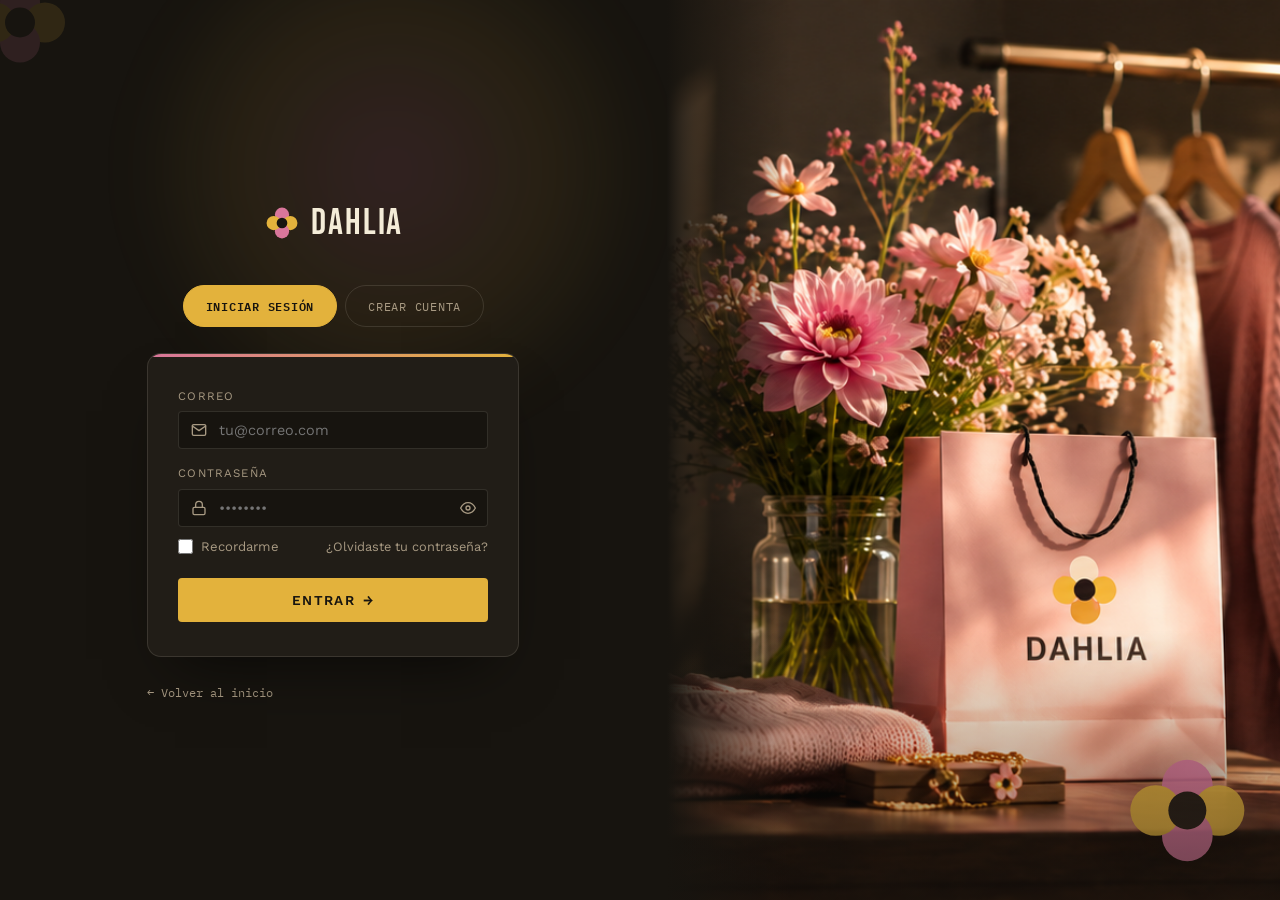
==== admin.html @ 5c941845 "Parte administrativa" ====
<!DOCTYPE html>
<html lang="es">
<head>
<meta charset="UTF-8">
<meta name="viewport" content="width=device-width, initial-scale=1.0">
<title>Dahlia — Panel de administrador</title>
<link rel="preconnect" href="https://fonts.googleapis.com">
<link rel="preconnect" href="https://fonts.gstatic.com" crossorigin>
<link href="https://fonts.googleapis.com/css2?family=Bebas+Neue&family=Work+Sans:wght@400;500;600&family=IBM+Plex+Mono:wght@500&display=swap" rel="stylesheet">
<link rel="stylesheet" href="style.css">
</head>
<body>

  <header class="admin-topbar">
    <a href="inicio.html#inicio" class="logo"><svg class="logo-flower" width="16" height="16" viewBox="0 0 32 32" fill="none" xmlns="http://www.w3.org/2000/svg" aria-hidden="true"><circle cx="16" cy="9" r="6" fill="var(--dahlia)"/><circle cx="23" cy="16" r="6" fill="var(--gold)"/><circle cx="16" cy="23" r="6" fill="var(--dahlia)"/><circle cx="9" cy="16" r="6" fill="var(--gold)"/><circle cx="16" cy="16" r="4.5" fill="var(--bg)"/></svg>DAHLIA</a>
    <span class="admin-topbar-tag">Panel de administrador</span>
    <div class="admin-topbar-actions">
      <a href="inicio.html#inicio" class="btn btn-ghost btn-sm">Ver tienda</a>
      <button type="button" class="btn btn-ghost btn-sm" id="adminLogoutBtn">Cerrar sesión</button>
    </div>
  </header>

  <div class="admin-layout">
    <aside class="admin-sidebar">
      <nav class="admin-nav" id="adminNav">
        <button type="button" class="admin-nav-link active" data-view="resumen">Resumen</button>
        <button type="button" class="admin-nav-link" data-view="productos">Productos</button>
        <button type="button" class="admin-nav-link" data-view="pedidos">Pedidos</button>
        <button type="button" class="admin-nav-link" data-view="promociones">Promociones</button>
      </nav>
    </aside>

    <main class="admin-main">

      <section class="admin-view active" id="view-resumen">
        <h1>Resumen</h1>
        <div class="admin-stats" id="adminStats"></div>
      </section>

      <section class="admin-view" id="view-productos">
        <div class="admin-view-head">
          <h1>Productos</h1>
          <button type="button" class="btn btn-primary" id="btnAddProduct">+ Agregar producto</button>
        </div>
        <div class="admin-table-wrap">
          <table class="admin-table">
            <thead>
              <tr><th></th><th>Nombre</th><th>SKU</th><th>Categoría</th><th>Precio</th><th>Etiquetas</th><th></th></tr>
            </thead>
            <tbody id="adminProductsBody"></tbody>
          </table>
        </div>
      </section>

      <section class="admin-view" id="view-pedidos">
        <h1>Pedidos</h1>
        <p class="admin-hint">Vista simulada: todavía no hay checkout real, así que estos pedidos son de ejemplo.</p>
        <div class="admin-table-wrap">
          <table class="admin-table">
            <thead><tr><th>Pedido</th><th>Cliente</th><th>Productos</th><th>Total</th><th>Estado</th></tr></thead>
            <tbody id="adminOrdersBody"></tbody>
          </table>
        </div>
      </section>

      <section class="admin-view" id="view-promociones">
        <div class="admin-view-head">
          <h1>Promociones</h1>
          <button type="button" class="btn btn-primary" id="btnAddPromo">+ Agregar promoción</button>
        </div>
        <p class="admin-hint">Elige un producto, el porcentaje y la vigencia. También puedes marcar "Oferta" desde la sección Productos.</p>
        <p class="admin-hint" id="adminPromosEmpty" hidden>Todavía no tienes ninguna promoción configurada.</p>
        <div class="admin-table-wrap">
          <table class="admin-table">
            <thead><tr><th></th><th>Producto</th><th>Precio normal</th><th>% Descuento</th><th>Precio de oferta</th><th>Vigencia</th><th>Estado</th><th></th></tr></thead>
            <tbody id="adminPromosBody"></tbody>
          </table>
        </div>
      </section>

    </main>
  </div>

  <script src="auth.js"></script>
  <script src="products.js"></script>
  <script src="admin.js"></script>
</body>
</html>
---- style.css ----
:root{
  --bg: #17140f;
  --surface: #211d17;
  --surface-alt: #2a251d;
  --ivory: #f4ecd8;
  --muted: #a89a83;
  --gold: #e3b23c;
  --brick: #c1443c;
  --dahlia: #d9769b;
  --dahlia-deep: #7a2f4d;
  --sage: #7c8a63;
  --display: 'Bebas Neue', sans-serif;
  --body-font: 'Work Sans', sans-serif;
  --mono: 'IBM Plex Mono', monospace;
  --border: 1px solid rgba(244,236,216,0.12);
}

*{ box-sizing: border-box; margin:0; padding:0; }
html{ scroll-behavior: smooth; scroll-padding-top: 76px; }
body{
  background: var(--bg);
  color: var(--ivory);
  font-family: var(--body-font);
  line-height: 1.5;
  overflow-x: hidden;
}
img, svg{ display:block; max-width:100%; }
a{ color:inherit; text-decoration:none; }
ul{ list-style:none; }
button{ font-family:inherit; cursor:pointer; }

.wrap{ max-width: 1200px; margin: 0 auto; padding: 0 24px; }

/* ---------- Header ---------- */
.site-header{
  position: sticky; top:0; z-index: 50;
  background: rgba(23,20,15,0.92);
  backdrop-filter: blur(8px);
  border-bottom: var(--border);
}
.site-header .wrap{
  display:flex; align-items:center; justify-content:space-between;
  height: 76px;
}
.logo{
  font-family: var(--display);
  font-size: 1.9rem;
  letter-spacing: 0.04em;
  display:flex; align-items:center; gap:8px;
}
.logo .logo-flower{ flex-shrink:0; }

.nav-links{ display:flex; gap:28px; }
.nav-links a{
  font-size: 0.85rem;
  letter-spacing: 0.12em;
  text-transform: uppercase;
  color: var(--muted);
  transition: color .2s;
  position: relative;
}
.nav-links a:hover, .nav-links a:focus-visible{ color: var(--ivory); }
.nav-links a::after{
  content:''; position:absolute; left:0; bottom:-6px; width:0; height:1px;
  background: var(--gold); transition: width .2s;
}
.nav-links a:hover::after{ width:100%; }

.header-actions{ display:flex; align-items:center; gap:10px; }
.icon-btn{
  position: relative;
  display:flex; align-items:center; justify-content:center;
  width: 40px; height: 40px;
  background:none; border: var(--border); color: var(--ivory);
  border-radius: 50%;
  transition: border-color .2s, color .2s;
}
.icon-btn svg{ width: 18px; height: 18px; }
.icon-btn:hover{ border-color: var(--gold); color: var(--gold); }
.icon-btn.is-authenticated::after{
  content:'';
  position:absolute; top:2px; right:2px;
  width:8px; height:8px; border-radius:50%;
  background: var(--gold);
  border: 2px solid var(--bg);
}
.cart-btn{ gap: 0; }
.cart-count{
  position: absolute;
  bottom: -4px; right: -4px;
  min-width: 17px; height: 17px;
  padding: 0 3px;
  display:flex; align-items:center; justify-content:center;
  background: var(--gold);
  color: var(--bg);
  font-family: var(--mono);
  font-size: 0.62rem;
  font-weight: 600;
  border-radius: 999px;
  border: 2px solid var(--bg);
}

.menu-toggle{
  display:none; flex-direction:column; gap:5px; background:none; border:none;
}
.menu-toggle span{ width:24px; height:2px; background: var(--ivory); }

/* ---------- Marquee strip ---------- */
.marquee{
  border-bottom: var(--border);
  background: var(--surface);
  overflow:hidden;
  white-space: nowrap;
  padding: 10px 0;
}
.marquee-track{
  display:inline-flex;
  animation: scroll 22s linear infinite;
}
.marquee-track span{
  font-family: var(--mono);
  font-size: 0.75rem;
  letter-spacing: 0.18em;
  color: var(--muted);
  padding: 0 24px;
  text-transform: uppercase;
}
.marquee-track span::after{ content:'•'; margin-left:24px; color: var(--gold); }
@keyframes scroll{
  from{ transform: translateX(0); }
  to{ transform: translateX(-25%); }
}

/* ---------- Hero ---------- */
.hero{
  padding: 90px 0 100px;
  position: relative;
  overflow: hidden;
  background:
    radial-gradient(ellipse 60% 55% at 50% 15%, rgba(217,118,155,0.12), transparent 70%),
    var(--bg);
}
.hero::before{
  content:'';
  position:absolute; inset:0;
  background-image: url('img/pattern-flower.png');
  background-repeat: repeat;
  opacity: 0.22;
  pointer-events: none;
}
.hero .wrap{
  max-width: 640px;
  text-align: center;
  position: relative;
  z-index: 1;
}
.hero .wrap > div{
  margin: 0 auto;
}
.hero--split{
  padding: 0;
  min-height: calc(100vh - 120px);
  display: flex;
  align-items: center;
}
.hero--split .wrap{
  max-width: 1180px;
  height: clamp(460px, calc(100vh - 220px), 640px);
  display: grid;
  grid-template-columns: 1fr 0.9fr;
  align-items: stretch;
  gap: 48px;
  text-align: left;
}
.hero--split .wrap > div:first-child{
  margin: 0;
  display: flex;
  flex-direction: column;
  justify-content: center;
}
.hero--split .hero-ctas{ justify-content: flex-start; }
.hero--split p{ margin-left: 0; margin-right: 0; }
.hero-visual{
  position: relative;
  border-radius: 18px;
  overflow: hidden;
  height: 100%;
}
.hero-photo{
  width: 100%;
  height: 100%;
  object-fit: cover;
  display: block;
}
.hero-ctas{ justify-content: center; }
.hero p{ margin-left:auto; margin-right:auto; }
.eyebrow{
  font-family: var(--mono);
  font-size: 0.75rem;
  letter-spacing: 0.2em;
  color: var(--gold);
  text-transform: uppercase;
  margin-bottom: 18px;
  display:inline-block;
}
.urgency-badge{
  display:inline-flex;
  align-items:center;
  gap:6px;
  font-family: var(--mono);
  font-size: 0.7rem;
  letter-spacing: 0.08em;
  text-transform: uppercase;
  color: var(--dahlia);
  border: 1px solid rgba(217,118,155,0.4);
  background: rgba(217,118,155,0.08);
  padding: 6px 14px;
  border-radius: 999px;
  margin-bottom: 16px;
}
.hero h1{
  font-family: var(--display);
  font-size: clamp(3rem, 6vw, 5.2rem);
  line-height: 0.95;
  letter-spacing: 0.01em;
  color: var(--ivory);
  margin-bottom: 24px;
}
.hero h1 em{
  font-style:normal;
  color: var(--dahlia);
}
.hero p{
  color: var(--muted);
  font-size: 1.05rem;
  max-width: 420px;
  margin-bottom: 34px;
}
.hero-ctas{ display:flex; gap:16px; flex-wrap:wrap; }
.btn{
  display:inline-block;
  padding: 14px 28px;
  font-size: 0.85rem;
  letter-spacing: 0.1em;
  text-transform: uppercase;
  border-radius: 4px;
  transition: transform .15s, background .2s, color .2s;
  border: none;
}
.btn-primary{ background: var(--gold); color: var(--bg); font-weight:600; }
.btn-primary:hover{ transform: translateY(-2px); }
.btn-ghost{ border: var(--border); color: var(--ivory); background:none; }
.btn-ghost:hover{ border-color: var(--gold); color: var(--gold); }

/* ---------- Landing (pantalla de bienvenida) ---------- */
.landing{
  min-height: 100vh;
  display:flex;
  align-items:center;
  justify-content:center;
  padding: 60px 24px;
  position: relative;
  overflow: hidden;
}
.landing::before{
  content:'';
  position:absolute;
  top:-12%; left:50%; transform:translateX(-50%);
  width:640px; height:640px;
  background: radial-gradient(circle, rgba(217,118,155,0.18), rgba(227,178,60,0.10) 45%, transparent 70%);
  filter: blur(30px);
  z-index:0;
  pointer-events:none;
}
.landing .wrap{
  max-width: 560px;
  text-align: center;
  position: relative;
  z-index: 1;
}
.landing-logo{
  display:flex; align-items:center; justify-content:center; gap:10px;
  margin-bottom: 30px;
}
.landing-logo span{
  font-family: var(--display);
  font-size: 2rem;
  letter-spacing: 0.05em;
}
.landing h1{
  font-family: var(--display);
  font-size: clamp(2.4rem, 5.5vw, 3.6rem);
  line-height: 1.05;
  margin: 18px 0 20px;
}
.landing h1 em{ font-style:normal; color: var(--dahlia); }
.landing p{
  color: var(--muted);
  font-size: 1rem;
  max-width: 420px;
  margin: 0 auto 30px;
}
.landing-ctas{ justify-content:center; margin-bottom: 6px; }

/* ---------- Landing dividida (hero a dos columnas con ilustración) ---------- */
.landing--split{
  min-height: clamp(560px, 64vh, 640px);
  display: grid;
  grid-template-columns: 0.94fr 1.06fr;
  align-items: stretch;
  padding: 0;
  max-width: none;
}
.landing--split::before{ display: none; }
.landing-content{
  display: flex;
  flex-direction: column;
  justify-content: center;
  align-items: flex-start;
  text-align: left;
  padding: 48px 5vw;
  position: relative;
  z-index: 1;
}
.landing--split .landing-logo{
  justify-content: flex-start;
  margin-bottom: 30px;
  text-decoration: none;
  gap: 14px;
}
.landing--split .landing-logo svg{
  width: 44px;
  height: 44px;
}
.landing--split .landing-logo span{
  font-size: 2.8rem;
  letter-spacing: 0.04em;
}
.landing-badges{
  display: flex;
  align-items: center;
  gap: 16px;
  flex-wrap: wrap;
  margin-bottom: 22px;
}
.landing-badges .eyebrow{ margin-bottom: 0; }
.landing--split h1{
  font-size: clamp(3rem, 5.6vw, 5rem);
  line-height: 0.98;
  margin: 0 0 22px;
}
.landing--split p{
  font-size: 1.12rem;
  max-width: 460px;
  margin: 0 0 34px;
}
.landing--split .landing-ctas{ justify-content: flex-start; }
.landing--split .btn{
  padding: 16px 32px;
  font-size: 0.9rem;
}
.landing-doodle{
  width: 130px;
  margin-top: 36px;
  opacity: 0.8;
}
.landing-visual{
  position: relative;
  min-height: 420px;
  overflow: hidden;
}
.landing-visual::before{
  content: '';
  position: absolute;
  inset: 0;
  background: linear-gradient(90deg, var(--bg) 0%, transparent 18%);
  z-index: 1;
  pointer-events: none;
}
.landing-visual::after{
  content: '';
  position: absolute;
  inset: 0;
  background: linear-gradient(to bottom, transparent 78%, rgba(23,20,15,0.55) 100%);
  z-index: 1;
  pointer-events: none;
}
.landing-photo{
  position: relative;
  z-index: 0;
  width: 100%;
  height: 100%;
  object-fit: cover;
  object-position: 66% 38%;
  display: block;
}

@media (max-width: 900px){
  .landing--split{ height: auto; grid-template-columns: 1fr; }
  .landing-content{
    padding: 56px 24px 20px;
    align-items: center;
    text-align: center;
  }
  .landing--split .landing-logo{ justify-content: center; }
  .landing--split .landing-logo svg{ width: 36px; height: 36px; }
  .landing--split .landing-logo span{ font-size: 2.2rem; }
  .landing--split h1{ font-size: clamp(2.4rem, 8vw, 3.4rem); }
  .landing--split .landing-ctas{ justify-content: center; }
  .landing-doodle{ display: none; }
  .landing-visual{ min-height: 320px; }
}

.login-panel{
  display:none;
  text-align:left;
  margin-top: 28px;
  background: var(--surface);
  border: var(--border);
  border-radius: 10px;
  padding: 26px;
}
.login-panel.open{ display:block; }
.login-field{ margin-bottom: 16px; }
.login-field label{
  display:block;
  font-size: 0.72rem;
  letter-spacing: 0.1em;
  text-transform: uppercase;
  color: var(--muted);
  margin-bottom: 6px;
}
.login-field input{
  width: 100%;
  background: var(--bg);
  border: var(--border);
  color: var(--ivory);
  padding: 10px 12px;
  border-radius: 4px;
  font-size: 0.9rem;
  font-family: var(--body-font);
  transition: border-color .2s, box-shadow .2s;
}
.login-field input:focus{
  outline: none;
  border-color: var(--gold);
  box-shadow: 0 0 0 3px rgba(227,178,60,0.15);
}
.login-submit{ width: 100%; margin-top: 4px; }
.auth-demo-hint{
  margin-top: 14px;
  font-size: 0.78rem;
  color: var(--muted);
  text-align: center;
}
.auth-demo-hint strong{ color: var(--gold); font-weight: 600; }

/* ---------- Franja de beneficios (landing) ---------- */
.benefits{
  border-top: var(--border);
  border-bottom: var(--border);
  background: var(--surface);
  padding: 30px 0;
  position: relative;
  z-index: 2;
}
.benefits .wrap{
  display:flex;
  justify-content:center;
  gap: 44px;
  flex-wrap:wrap;
}
.benefit-item{
  display:flex; align-items:center; gap:10px;
  font-family: var(--mono);
  font-size: 0.76rem;
  letter-spacing:0.05em;
  color: var(--muted);
  text-transform: uppercase;
}
.benefit-item .benefit-icon{ font-size:1.05rem; }

/* ---------- Mensaje flotante (toast) ---------- */
.toast{
  position: fixed;
  left: 50%;
  bottom: 28px;
  transform: translateX(-50%) translateY(16px);
  background: var(--surface-alt);
  border: var(--border);
  color: var(--ivory);
  font-family: var(--mono);
  font-size: 0.82rem;
  padding: 14px 22px;
  border-radius: 8px;
  box-shadow: 0 20px 40px -16px rgba(0,0,0,0.6);
  opacity: 0;
  pointer-events: none;
  transition: opacity .25s ease, transform .25s ease;
  z-index: 999;
  max-width: 90vw;
  text-align: center;
}
.toast.show{
  opacity: 1;
  transform: translateX(-50%) translateY(0);
}

/* ---------- Páginas placeholder (carrito, perfil) ---------- */
.placeholder-section .wrap{
  max-width: 520px;
  text-align: center;
  margin: 0 auto;
}
.placeholder-title{
  font-family: var(--display);
  font-size: clamp(1.8rem, 4vw, 2.6rem);
  margin: 16px 0 14px;
}
.placeholder-text{
  color: var(--muted);
  margin-bottom: 24px;
}
.placeholder-section .btn{ margin-top: 6px; }
#logoutBtn{ margin-top: 10px; }

/* ---------- Secciones del perfil (Mis datos, Mis compras) ---------- */
.profile-sections{
  display: grid;
  grid-template-columns: 1fr 1fr;
  gap: 18px;
  margin: 28px 0;
  text-align: left;
}
.profile-card{
  background: var(--surface);
  border: var(--border);
  border-radius: 10px;
  padding: 20px;
}
.profile-card h4{
  font-size: 0.76rem; letter-spacing: 0.12em; text-transform: uppercase;
  color: var(--muted); margin-bottom: 10px;
}
.profile-card p{ color: var(--ivory); font-size: 0.9rem; }

/* ---------- Errores de validación en formularios ---------- */
.field-invalid{ border-color: var(--brick) !important; }
.field-error{
  display: block;
  color: var(--brick);
  font-family: var(--mono);
  font-size: 0.72rem;
  margin-top: 6px;
}

/* ---------- Section shared ---------- */
.section{ padding: 90px 0; }
.section-head{
  display:flex; justify-content:space-between; align-items:flex-end;
  margin-bottom: 46px; gap: 24px; flex-wrap:wrap;
}
.section-head h2{
  font-family: var(--display);
  font-size: clamp(2rem, 4vw, 2.8rem);
  letter-spacing: 0.02em;
}
.section-head p{ color: var(--muted); max-width: 360px; font-size:0.95rem; }
.stitch{
  border: none;
  border-top: 2px dashed rgba(244,236,216,0.18);
  margin: 0;
}

/* ---------- Categories ---------- */
.cat-grid{
  display:grid;
  grid-template-columns: repeat(4, 1fr);
  gap: 20px;
}
.cat-card{
  position:relative;
  height: 320px;
  border-radius: 10px;
  overflow:hidden;
  border: var(--border);
  display:flex; align-items:flex-end;
  padding: 22px;
  transition: transform .25s;
}
.cat-card:hover{ transform: translateY(-6px); }
.cat-card img{
  position:absolute; inset:0; z-index:0;
  width:100%; height:100%;
  object-fit: cover;
  transition: transform .5s ease;
}
.cat-card:hover img{ transform: scale(1.06); }
.cat-card::before{
  content:''; position:absolute; inset:0; z-index:1;
  background: linear-gradient(180deg, rgba(0,0,0,0) 40%, rgba(0,0,0,0.75) 100%);
}
.cat-card span{
  position:relative; z-index:2;
  font-family: var(--display);
  font-size: 1.5rem;
  letter-spacing: 0.04em;
}
.cat-card small{
  position:relative; z-index:2;
  display:block;
  font-family: var(--mono);
  font-size: 0.7rem;
  color: rgba(244,236,216,0.75);
  margin-top:4px;
}

/* ---------- Products ---------- */
.prod-grid{
  display:grid;
  grid-template-columns: repeat(4, 1fr);
  gap: 24px;
}
.prod-card{ position:relative; }
.prod-image{
  display: block;
  height: 260px;
  border-radius: 10px;
  border: var(--border);
  margin-bottom: 14px;
  position:relative;
  overflow:hidden;
}
.prod-card:nth-child(1) .prod-image{ background: linear-gradient(150deg,#2a251d,#c1443c); }
.prod-card:nth-child(2) .prod-image{ background: linear-gradient(150deg,#22201c,#e3b23c); }
.prod-card:nth-child(3) .prod-image{ background: linear-gradient(150deg,#211d17,#4a5240); }
.prod-card:nth-child(4) .prod-image{ background: linear-gradient(150deg,#231f2b,#7266d1); }
.prod-tag{
  display:flex; align-items:center; justify-content:space-between;
  border-top: 1px dashed rgba(244,236,216,0.25);
  padding-top: 12px;
}
.prod-tag .hole{
  width:10px; height:10px; border-radius:50%;
  border: 1.5px solid var(--muted);
  flex-shrink:0; margin-right:10px;
}
.prod-name{ font-size: 0.92rem; font-weight:500; }
.prod-sku{ font-family: var(--mono); font-size:0.7rem; color: var(--muted); }
.prod-price{ font-family: var(--mono); color: var(--gold); font-size:0.95rem; }
.prod-price-old{
  font-family: var(--mono);
  color: var(--muted);
  text-decoration: line-through;
  font-size: 0.8rem;
  margin-right: 6px;
}

/* Insignias "Nuevo" / "Oferta" */
.prod-badges{
  position:absolute; top:10px; left:10px;
  display:flex; flex-direction:column; gap:6px;
  z-index:2;
}
.prod-badge{
  font-family: var(--mono);
  font-size: 0.65rem;
  letter-spacing: 0.06em;
  text-transform: uppercase;
  padding: 4px 9px;
  border-radius: 999px;
  color: var(--bg);
}
.prod-badge--new{ background: var(--sage); }
.prod-badge--sale{ background: var(--brick); color: var(--ivory); }
.prod-badges--detail{
  position:static;
  flex-direction:row;
  margin-bottom: 8px;
}
.prod-badges--detail:empty{ display:none; margin:0; }
.prod-badges--inline{
  position:static;
  flex-direction:row;
  gap: 6px;
}

.prod-rating{
  display:flex; align-items:center; gap:6px;
  margin-top: 10px;
}
.prod-stars{ display:flex; gap:2px; }
.star{ width:13px; height:13px; color: rgba(244,236,216,0.22); }
.star svg{ width:100%; height:100%; fill: currentColor; }
.star-filled{ color: var(--gold); }
.prod-rating-num{ font-family: var(--mono); font-size:0.76rem; color: var(--ivory); }
.prod-rating-count{ font-family: var(--mono); font-size:0.74rem; color: var(--muted); }

.prod-desc{
  color: var(--muted);
  font-size: 0.82rem;
  line-height: 1.5;
  margin-top: 6px;
  display: -webkit-box;
  -webkit-line-clamp: 2;
  -webkit-box-orient: vertical;
  overflow: hidden;
}

.prod-actions{
  display: flex;
  align-items: stretch;
  gap: 10px;
  margin-top: 14px;
}

.prod-grid--promo{ grid-template-columns: repeat(3, 1fr); }

/* ---------- About ---------- */
.about .wrap{
  display:grid; grid-template-columns: 0.9fr 1.1fr; gap:60px; align-items:center;
}
.about-visual{
  height: 340px; border-radius: 10px; border: var(--border);
  background: linear-gradient(140deg, var(--surface-alt), #3a2e22 60%, var(--gold));
  width: 100%;
  object-fit: cover;
  display: block;
}
.about-copy .eyebrow{ margin-bottom:16px; }
.about-copy h2{
  font-family: var(--display);
  font-size: clamp(1.9rem, 3.4vw, 2.6rem);
  margin-bottom: 18px;
}
.about-copy p{ color: var(--muted); margin-bottom: 16px; max-width: 480px; }
.about-mission{ color: var(--ivory); }
.about-mission strong{ color: var(--gold); font-weight:600; }
.about-info{
  list-style:none;
  font-family: var(--mono);
  font-size: 0.82rem;
  color: var(--muted);
  margin: 4px 0 24px;
}
.about-info li{ margin-bottom: 8px; }

/* ---------- Contacto ---------- */
.contact-grid{
  display:grid;
  grid-template-columns: 1.2fr 0.8fr;
  gap: 50px;
  align-items: start;
}
.contact-form{
  background: var(--surface);
  border: var(--border);
  border-radius: 10px;
  padding: 28px;
}
.contact-form textarea{
  width: 100%;
  background: var(--bg);
  border: var(--border);
  color: var(--ivory);
  padding: 10px 12px;
  border-radius: 4px;
  font-size: 0.9rem;
  font-family: var(--body-font);
  resize: vertical;
}
.contact-msg{
  font-family: var(--mono);
  font-size: 0.78rem;
  color: var(--gold);
  margin-top: 14px;
}
.contact-side-block{ margin-bottom: 32px; }
.contact-side-block h4{
  font-size: 0.78rem; letter-spacing: 0.14em; text-transform:uppercase;
  color: var(--muted); margin-bottom: 14px;
}

/* ---------- Redes sociales ---------- */
.social-icons{ display:flex; gap:10px; }
.social-icon{
  width: 42px; height: 42px;
  border-radius: 50%;
  border: var(--border);
  display:flex; align-items:center; justify-content:center;
  color: var(--ivory);
  transition: border-color .2s, color .2s, transform .2s;
}
.social-icon svg{ width: 18px; height: 18px; }
.social-icon:hover{ border-color: var(--gold); color: var(--gold); transform: translateY(-3px); }
.social-icon--sm{ width: 32px; height: 32px; }
.social-icon--sm svg{ width: 15px; height: 15px; }
.footer-social{ margin-top: 16px; }

/* ---------- Métodos de pago ---------- */
.footer-payments{ margin-top: 22px; }
.payment-icons{ display:flex; flex-wrap:wrap; gap:8px; margin-top:10px; }
.payment-badge{
  height: 24px; padding: 0 9px; border-radius: 4px;
  display:flex; align-items:center; justify-content:center; gap:3px;
  font-family: var(--mono); font-size: 0.6rem; font-weight:700;
  letter-spacing: 0.02em; color:#fff; white-space:nowrap;
}
.payment-badge.visa{ background:#1a1f71; }
.payment-badge.mastercard{ background:#16171a; width:38px; padding:0; }
.payment-badge.mastercard .mc-circle{ width:13px; height:13px; border-radius:50%; }
.payment-badge.mastercard .mc-circle.red{ background:#eb001b; margin-right:-5px; }
.payment-badge.mastercard .mc-circle.yellow{ background:#f79e1b; mix-blend-mode:screen; }
.payment-badge.amex{ background:#2e77bc; }
.payment-badge.paypal{ background:#003087; }
.payment-badge.oxxo{ background:#d5202a; }
.payment-badge.mercadopago{ background:#00b1ea; color:#003087; }
.payment-badge.applepay{ background:#000; }
.payment-badge.spei{ background:#33383d; }

/* ---------- Pantalla de login / crear cuenta ---------- */
.auth-split{
  min-height: 100vh;
  display: grid;
  grid-template-columns: 1fr 0.92fr;
  align-items: stretch;
}
.auth-panel{
  position: relative;
  display: flex;
  align-items: center;
  justify-content: center;
  padding: 48px 5vw;
  overflow: hidden;
}
.auth-panel::before{
  content:'';
  position:absolute;
  top:-10%; left:20%;
  width:520px; height:520px;
  background: radial-gradient(circle, rgba(217,118,155,0.14), rgba(227,178,60,0.08) 45%, transparent 70%);
  filter: blur(30px);
  z-index:0;
  pointer-events:none;
}
.auth-panel .wrap{ max-width: 420px; width: 100%; position: relative; z-index: 1; }
.auth-doodle{ position: absolute; width: 150px; opacity: 0.12; z-index: 0; pointer-events: none; }
.auth-doodle--tl{ top: -30px; left: -30px; }
.auth-doodle--br{ bottom: -34px; right: -34px; width: 190px; opacity: 0.9; filter: drop-shadow(0 10px 26px rgba(0,0,0,0.4)); }
.auth-visual{
  position: relative;
  min-height: 480px;
  overflow: hidden;
}
.auth-visual::before{
  content: '';
  position: absolute;
  inset: 0;
  background: linear-gradient(90deg, var(--bg) 0%, transparent 20%);
  z-index: 1;
  pointer-events: none;
}
.auth-visual::after{
  content: '';
  position: absolute;
  inset: 0;
  background: linear-gradient(to top, rgba(23,20,15,0.5) 0%, transparent 30%);
  z-index: 1;
  pointer-events: none;
}
.auth-photo{
  position: relative;
  z-index: 0;
  width: 100%;
  height: 100%;
  object-fit: cover;
  object-position: 72% 42%;
  display: block;
}
@media (max-width: 900px){
  .auth-split{ grid-template-columns: 1fr; }
  .auth-visual{ display: none; }
  .auth-panel{ padding: 56px 24px 40px; }
}

.auth-logo{
  text-decoration:none;
  margin-bottom: 34px;
}
.auth-logo svg{ width: 38px; height: 38px; }
.auth-logo span{ font-size: 2.3rem; }
.auth-tabs{
  display:flex;
  justify-content:center;
  gap: 8px;
  margin-bottom: 26px;
}
.auth-tab{
  background:none;
  border: var(--border);
  color: var(--muted);
  padding: 10px 22px;
  border-radius: 999px;
  font-family: var(--mono);
  font-size: 0.78rem;
  letter-spacing: 0.06em;
  text-transform: uppercase;
  transition: background .2s, color .2s, border-color .2s;
}
.auth-tab.active{
  background: var(--gold);
  color: var(--bg);
  border-color: var(--gold);
  font-weight: 600;
}
.auth-card{
  text-align: left;
  background: var(--surface);
  border: var(--border);
  border-radius: 14px;
  padding: 34px 30px;
  position: relative;
  overflow: hidden;
  box-shadow: 0 30px 60px -28px rgba(0,0,0,0.65);
}
.auth-card::before{
  content: '';
  position: absolute;
  top: 0; left: 0; right: 0;
  height: 3px;
  background: linear-gradient(90deg, var(--dahlia), var(--gold));
}
.auth-form{ display:none; }
.auth-form.active{ display:block; }

/* Campos con icono dentro del input */
.input-icon-wrap{ position: relative; }
.input-icon-wrap .input-icon{
  position: absolute;
  left: 13px; top: 50%;
  transform: translateY(-50%);
  width: 16px; height: 16px;
  color: var(--muted);
  pointer-events: none;
  transition: color .2s;
}
.input-icon-wrap input{ padding-left: 40px; }
.input-icon-wrap:has(input:focus) .input-icon{ color: var(--gold); }
.input-icon-wrap.has-toggle input{ padding-right: 42px; }
.input-toggle{
  position: absolute;
  right: 4px; top: 50%;
  transform: translateY(-50%);
  background: none;
  border: none;
  color: var(--muted);
  padding: 8px;
  display: flex;
  align-items: center;
  justify-content: center;
  border-radius: 6px;
  transition: color .2s;
}
.input-toggle:hover{ color: var(--gold); }
.input-toggle svg{ width: 16px; height: 16px; }
.input-toggle .icon-eye-off{ display: none; }
.input-toggle.is-visible .icon-eye{ display: none; }
.input-toggle.is-visible .icon-eye-off{ display: block; }

/* Fila de recordarme / olvidaste tu contraseña */
.login-extra-row{
  display: flex;
  align-items: center;
  justify-content: space-between;
  flex-wrap: wrap;
  gap: 10px 16px;
  margin: -6px 0 22px;
}
.checkbox-field{
  display: flex;
  align-items: center;
  gap: 8px;
  font-size: 0.82rem;
  color: var(--muted);
  cursor: pointer;
  user-select: none;
}
.checkbox-field input{
  width: 15px; height: 15px;
  accent-color: var(--gold);
  cursor: pointer;
}
.link-muted{
  font-size: 0.8rem;
  color: var(--muted);
  transition: color .2s;
}
.link-muted:hover{ color: var(--gold); }

.login-submit{
  width: 100%;
  margin-top: 4px;
  display: flex;
  align-items: center;
  justify-content: center;
  gap: 8px;
}
.login-submit .arrow{ transition: transform .15s; }
.login-submit:hover .arrow{ transform: translateX(3px); }

.auth-back{
  display:inline-block;
  margin-top: 26px;
  font-family: var(--mono);
  font-size: 0.78rem;
  color: var(--muted);
  transition: color .2s;
}
.auth-back:hover{ color: var(--gold); }

@media (max-width: 480px){
  .auth-card{ padding: 28px 22px; }
}

/* ---------- Footer ---------- */
footer{
  background: var(--surface);
  border-top: var(--border);
  padding: 60px 0 30px;
}
.footer-grid{
  display:grid;
  grid-template-columns: 1.3fr 1fr 1fr 1.2fr;
  gap: 40px;
  margin-bottom: 40px;
}
.footer-grid h4{
  font-size: 0.78rem; letter-spacing: 0.14em; text-transform:uppercase;
  color: var(--muted); margin-bottom: 16px;
}
.footer-grid ul li{ margin-bottom: 10px; font-size:0.9rem; }
.footer-col-last{ display:flex; flex-direction:column; }
.footer-grid ul li a:hover{ color: var(--gold); }
.newsletter{ display:flex; gap:8px; margin-top:8px; }
.newsletter input{
  flex:1; background: var(--bg); border: var(--border); color: var(--ivory);
  padding: 10px 12px; border-radius: 4px; font-size:0.85rem;
}
.newsletter button{
  background: var(--gold); color: var(--bg); border:none; padding: 10px 16px;
  border-radius:4px; font-weight:600; font-size:0.8rem; letter-spacing:0.06em;
}
.newsletter-msg{
  font-family: var(--mono);
  font-size: 0.72rem;
  color: var(--gold);
  margin-top: 10px;
}
.footer-bottom{
  display:flex; justify-content:space-between; align-items:center;
  padding-top: 24px; border-top: 1px dashed rgba(244,236,216,0.18);
  font-family: var(--mono); font-size:0.72rem; color: var(--muted);
  flex-wrap:wrap; gap:12px;
}

/* ---------- Reveal animation ---------- */
.reveal{ opacity:0; transform: translateY(24px); transition: opacity .6s ease, transform .6s ease; }
.reveal.is-visible{ opacity:1; transform: translateY(0); }
@media (prefers-reduced-motion: reduce){
  .reveal{ opacity:1; transform:none; transition:none; }
  .marquee-track{ animation: none; }
  html{ scroll-behavior:auto; }
}

/* ---------- Responsive ---------- */
@media (max-width: 960px){
  .hero .wrap{ grid-template-columns: 1fr; }
  .hero--split{ min-height: auto; padding: 48px 0; }
  .hero--split .wrap{ height: auto; text-align: center; }
  .hero--split .wrap > div:first-child{ margin: 0 auto; }
  .hero--split .hero-ctas{ justify-content: center; }
  .hero--split p{ margin-left: auto; margin-right: auto; }
  .hero-visual{ height: 320px; }
  .cat-grid, .prod-grid{ grid-template-columns: repeat(2,1fr); }
  .about .wrap{ grid-template-columns: 1fr; }
  .footer-grid{ grid-template-columns: 1fr 1fr; }
  .contact-grid{ grid-template-columns: 1fr; }
}
@media (max-width: 680px){
  .nav-links{
    position:absolute; top:76px; left:0; right:0;
    background: var(--bg); border-bottom: var(--border);
    flex-direction:column; padding: 20px 24px; gap:20px;
    display:none;
  }
  .nav-links.open{ display:flex; }
  .menu-toggle{ display:flex; }
  .cat-grid, .prod-grid{ grid-template-columns: 1fr; }
  .footer-grid{ grid-template-columns: 1fr; gap:28px; }
  .benefits .wrap{ flex-direction:column; align-items:flex-start; gap:16px; }
  .header-actions{ gap:6px; }
  .icon-btn{ width: 36px; height: 36px; }
}

/* ---------- Catálogo ---------- */
.catalog-page{ padding-top: 60px; }
.section-head--catalog{ align-items: center; }
.catalog-search{
  position: relative;
  width: 100%;
  max-width: 460px;
  flex: 1 1 320px;
  margin-bottom: 0;
}
.catalog-search-icon{
  position: absolute;
  left: 18px;
  top: 50%;
  transform: translateY(-50%);
  width: 17px; height: 17px;
  color: var(--muted);
  pointer-events: none;
  transition: color .2s;
}
.catalog-search input:focus ~ .catalog-search-icon{ color: var(--gold); }
.catalog-search input{
  width: 100%;
  background: var(--surface);
  border: var(--border);
  color: var(--ivory);
  padding: 14px 18px 14px 46px;
  border-radius: 999px;
  font-family: var(--body-font);
  font-size: 0.92rem;
  transition: border-color .2s;
}
.catalog-search input::placeholder{ color: var(--muted); }
.catalog-search input:focus{
  outline: none;
  border-color: var(--gold);
}
.catalog-empty{
  color: var(--muted);
  font-family: var(--mono);
  font-size: 0.9rem;
  padding: 40px 0;
  text-align: center;
}
.filter-tabs{
  display: flex;
  gap: 10px;
  flex-wrap: wrap;
  margin-bottom: 40px;
}
.filter-tab{
  background: none;
  border: var(--border);
  color: var(--muted);
  padding: 9px 18px;
  border-radius: 999px;
  font-family: var(--mono);
  font-size: 0.76rem;
  letter-spacing: 0.06em;
  text-transform: uppercase;
  transition: background .2s, color .2s, border-color .2s;
}
.filter-tab:hover{ border-color: var(--gold); color: var(--gold); }
.filter-tab.active{
  background: var(--gold);
  color: var(--bg);
  border-color: var(--gold);
  font-weight: 600;
}
.prod-detail-btn{
  display: flex;
  align-items: center;
  justify-content: center;
  flex: 1;
  text-align: center;
  margin-top: 0;
  padding: 10px 16px;
  font-size: 0.76rem;
}
.prod-add-btn{
  flex-shrink: 0;
  width: 42px;
  display: flex;
  align-items: center;
  justify-content: center;
  background: none;
  border: var(--border);
  border-radius: 999px;
  color: var(--ivory);
  transition: border-color .2s, color .2s, background .2s;
}
.prod-add-btn svg{ width: 17px; height: 17px; }
.prod-add-btn:hover{
  border-color: var(--gold);
  color: var(--bg);
  background: var(--gold);
}
.catalog-cta{ text-align: center; margin-top: 44px; }

/* ---------- Detalle de producto ---------- */
.product-detail{ padding: 14px 0 16px; }
.product-detail-grid{
  display: grid;
  grid-template-columns: 1fr 1fr;
  gap: 36px;
  align-items: start;
}
.product-gallery{ position: relative; }
.back-btn{
  display: inline-flex;
  margin-bottom: 20px;
  padding: 10px 18px;
  font-size: 0.76rem;
}
.product-detail-image{
  height: min(56vh, 420px);
  border-radius: 12px;
  position: relative;
  display:flex; align-items:center; justify-content:center;
  background: var(--surface);
}
.product-main-photo{
  width:100%; height:100%;
  object-fit: contain;
  border-radius: 12px;
}
.placeholder-note{
  font-family: var(--mono);
  font-size: 0.78rem;
  letter-spacing: 0.06em;
  color: rgba(244,236,216,0.85);
  background: rgba(0,0,0,0.25);
  padding: 6px 14px;
  border-radius: 20px;
}
.gallery-thumbs{
  display:flex; gap: 8px;
  margin-top: 8px;
}
.gallery-thumb{
  width: 48px; height: 48px;
  border-radius: 8px;
  border: var(--border);
  overflow: hidden;
  padding: 0;
  opacity: 0.6;
  transition: opacity .2s, border-color .2s;
}
.gallery-thumb img{ width:100%; height:100%; object-fit: cover; }
.gallery-thumb:hover{ opacity: 0.85; }
.gallery-thumb.active{ opacity: 1; border-color: var(--gold); }
.product-detail-info{ padding-top: 0; }
.product-detail-name{
  font-family: var(--display);
  font-size: clamp(1.5rem, 2.6vw, 2rem);
  letter-spacing: 0.02em;
  margin: 6px 0 4px;
}
.product-detail-price{
  font-family: var(--mono);
  font-size: 1.05rem;
  color: var(--gold);
  margin-bottom: 2px;
}
.price-per-unit{
  font-family: var(--mono);
  font-size: 0.72rem;
  color: var(--muted);
  margin-bottom: 10px;
}
.product-detail-desc{
  color: var(--muted);
  margin-bottom: 14px;
  max-width: 440px;
  font-size: 0.9rem;
  line-height: 1.4;
}
.option-group{ margin-bottom: 14px; }
.option-label{
  display: block;
  font-family: var(--mono);
  font-size: 0.72rem;
  letter-spacing: 0.1em;
  text-transform: uppercase;
  color: var(--muted);
  margin-bottom: 8px;
}
.option-selected-name{
  color: var(--ivory);
  text-transform: none;
  letter-spacing: 0;
  font-family: var(--body-font);
}
.option-pills{ display: flex; gap: 8px; flex-wrap: wrap; }
.option-pill{
  background: none;
  border: var(--border);
  color: var(--ivory);
  padding: 5px 13px;
  border-radius: 6px;
  font-family: var(--mono);
  font-size: 0.76rem;
  transition: border-color .2s, background .2s, color .2s;
}
.option-pill:hover{ border-color: var(--gold); }
.option-pill.active{
  background: var(--gold);
  color: var(--bg);
  border-color: var(--gold);
  font-weight: 600;
}
.option-swatches{ display: flex; gap: 8px; }
.option-swatch{
  width: 28px; height: 28px;
  border-radius: 50%;
  border: 2px solid transparent;
  outline: 1px solid rgba(244,236,216,0.2);
  outline-offset: 2px;
  cursor: pointer;
  transition: outline-color .2s, transform .2s;
}
.option-swatch:hover{ transform: scale(1.08); }
.option-swatch.active{ outline-color: var(--gold); outline-width: 2px; }
.color-note{
  margin-top: 8px;
  font-size: 0.8rem;
  color: var(--muted);
  max-width: 420px;
}
.size-measurements{
  margin-top: 8px;
  display: flex;
  flex-direction: column;
  gap: 0;
  background: var(--surface);
  border: var(--border);
  border-radius: 8px;
  padding: 2px 14px;
  max-width: 320px;
}
.measurement-row{
  display:flex; align-items:center; justify-content: space-between; gap: 12px;
  font-size: 0.78rem;
  padding: 6px 0;
}
.measurement-row + .measurement-row{ border-top: 1px solid rgba(244,236,216,0.08); }
.measurement-row span{ color: var(--muted); }
.measurement-row strong{ color: var(--ivory); font-weight: 600; white-space: nowrap; }
.product-details-block{
  margin-top: 10px;
  padding-top: 10px;
  border-top: var(--border);
  max-width: 460px;
}
.product-details-block h3{
  font-family: var(--display);
  font-size: 0.95rem;
  letter-spacing: 0.04em;
  margin-bottom: 8px;
}
.product-details-list{ display:flex; flex-direction:column; gap: 4px; }
.product-details-list li{
  font-size: 0.8rem;
  color: var(--muted);
  line-height: 1.4;
}
.product-details-list li strong{ color: var(--ivory); }

.add-to-cart-row{
  display:flex; align-items:center; gap: 14px;
  flex-wrap: wrap;
}
.qty-stepper{
  display:flex; align-items:center;
  border: var(--border);
  border-radius: 6px;
  overflow:hidden;
}
.qty-btn{
  background: var(--surface);
  color: var(--ivory);
  border: none;
  width: 34px; height: 38px;
  font-size: 1.05rem;
  line-height: 1;
  transition: background .2s;
}
.qty-btn:hover{ background: var(--surface-alt); }
.qty-input{
  width: 40px; height: 38px;
  border: none;
  border-left: var(--border);
  border-right: var(--border);
  background: var(--bg);
  color: var(--ivory);
  text-align: center;
  font-family: var(--mono);
  font-size: 0.95rem;
  -moz-appearance: textfield;
}
.qty-input::-webkit-outer-spin-button,
.qty-input::-webkit-inner-spin-button{ -webkit-appearance: none; margin: 0; }
.add-to-cart-row .product-add-btn{ width: auto; flex: 1; max-width: 280px; margin: 0; }

@media (max-width: 460px){
  .add-to-cart-row{ flex-direction: column; align-items: stretch; }
  .add-to-cart-row .product-add-btn{ max-width: none; }
}
.product-add-btn{ width: 100%; max-width: 320px; padding-top: 12px; padding-bottom: 12px; }

@media (max-width: 800px){
  .product-detail-grid{ grid-template-columns: 1fr; }
  .product-detail-image{ height: min(42vh, 360px); }
}

/* ---------- Modal: elegir color, talla y cantidad al agregar al carrito ---------- */
body.modal-open{ overflow: hidden; }
.modal-overlay{
  position: fixed;
  inset: 0;
  background: rgba(10, 8, 6, 0.72);
  backdrop-filter: blur(3px);
  display: flex;
  align-items: center;
  justify-content: center;
  padding: 20px;
  z-index: 200;
  opacity: 0;
  pointer-events: none;
  transition: opacity .2s ease;
}
.modal-overlay.open{
  opacity: 1;
  pointer-events: auto;
}
.modal-panel{
  position: relative;
  width: 100%;
  max-width: 440px;
  max-height: 90vh;
  overflow-y: auto;
  background: var(--bg);
  border: var(--border);
  border-radius: 14px;
  padding: 28px;
  box-shadow: 0 30px 70px -24px rgba(0,0,0,0.7);
  transform: translateY(10px) scale(0.98);
  transition: transform .2s ease;
}
.modal-overlay.open .modal-panel{ transform: translateY(0) scale(1); }
.modal-close{
  position: absolute;
  top: 14px; right: 14px;
  width: 32px; height: 32px;
  display: flex; align-items: center; justify-content: center;
  background: none;
  border: var(--border);
  border-radius: 50%;
  color: var(--muted);
  transition: color .2s, border-color .2s;
}
.modal-close svg{ width: 15px; height: 15px; }
.modal-close:hover{ color: var(--gold); border-color: var(--gold); }
.modal-product{
  display: flex;
  gap: 16px;
  align-items: center;
  margin-bottom: 22px;
  padding-right: 30px;
}
.modal-product-image{
  flex-shrink: 0;
  width: 76px; height: 92px;
  border-radius: 8px;
  background: var(--surface);
  display: flex; align-items: center; justify-content: center;
  overflow: hidden;
}
.modal-product-image img{ width: 100%; height: 100%; object-fit: contain; }
.modal-product-info h3{
  font-family: var(--display);
  font-size: 1.3rem;
  letter-spacing: 0.02em;
  margin: 2px 0 4px;
}
.modal-product-price{
  font-family: var(--mono);
  color: var(--gold);
  font-size: 0.95rem;
}
.modal-panel .option-group{ margin-bottom: 18px; }
.modal-panel .add-to-cart-row{ max-width: none; margin-top: 4px; }

@media (max-width: 480px){
  .modal-panel{ padding: 22px 18px; }
}

/* ---------- Productos relacionados (detalle de producto) ---------- */
.related-products{
  margin-top: 64px;
  padding-top: 40px;
  border-top: var(--border);
}
.related-title{
  font-family: var(--display);
  font-size: clamp(1.5rem, 3vw, 2rem);
  letter-spacing: 0.02em;
  margin-bottom: 28px;
}

/* ---------- Carrito ---------- */
.cart-placeholder{
  max-width: 480px;
  margin: 20px auto 0;
  text-align: center;
}
.cart-layout{
  display: grid;
  grid-template-columns: 1fr 320px;
  gap: 40px;
  align-items: start;
}
.cart-items{ display: flex; flex-direction: column; gap: 16px; }
.cart-item{
  display: grid;
  grid-template-columns: 84px 1fr auto auto;
  align-items: center;
  gap: 18px;
  background: var(--surface);
  border: var(--border);
  border-radius: 10px;
  padding: 14px;
}
.cart-item-image{
  width: 84px; height: 100px;
  border-radius: 8px;
  overflow: hidden;
  display: flex; align-items: center; justify-content: center;
  background: var(--surface-alt);
}
.cart-item-image img{ width: 100%; height: 100%; object-fit: cover; }
.cart-item-info h3{
  font-family: var(--display);
  font-size: 1.05rem;
  letter-spacing: 0.02em;
  margin: 2px 0 4px;
}
.cart-item-variant{
  font-size: 0.8rem;
  color: var(--muted);
  margin-bottom: 8px;
}
.cart-item-remove{
  display: inline-flex;
  align-items: center;
  gap: 6px;
  background: none;
  border: none;
  color: var(--muted);
  font-family: var(--mono);
  font-size: 0.72rem;
  letter-spacing: 0.04em;
  text-transform: uppercase;
  transition: color .2s;
}
.cart-item-remove svg{ width: 13px; height: 13px; }
.cart-item-remove:hover{ color: var(--brick); }
.cart-item-qty{ flex-shrink: 0; }
.cart-item-price{
  font-family: var(--mono);
  color: var(--gold);
  font-size: 0.95rem;
  white-space: nowrap;
  min-width: 90px;
  text-align: right;
}

.cart-summary{
  position: sticky;
  top: 96px;
  background: var(--surface);
  border: var(--border);
  border-radius: 12px;
  padding: 24px;
}
.cart-summary h3{
  font-family: var(--display);
  font-size: 1.2rem;
  margin-bottom: 16px;
}
.cart-summary-row{
  display: flex;
  justify-content: space-between;
  font-size: 0.9rem;
  color: var(--muted);
  padding: 8px 0;
}
.cart-summary-total{
  border-top: var(--border);
  margin-top: 8px;
  padding-top: 14px;
  color: var(--ivory);
  font-size: 1.05rem;
  font-weight: 600;
}
.cart-summary-total span:last-child{ color: var(--gold); font-family: var(--mono); }
.cart-checkout-btn{ width: 100%; margin-top: 16px; }
.cart-continue-link{
  display: block;
  text-align: center;
  margin-top: 14px;
  font-size: 0.8rem;
  color: var(--muted);
  transition: color .2s;
}
.cart-continue-link:hover{ color: var(--gold); }

.checkout-placeholder{
  max-width: 480px;
  margin: 20px auto 0;
  text-align: center;
}
.checkout-placeholder h2{
  font-family: var(--display);
  font-size: clamp(1.8rem, 4vw, 2.4rem);
  margin: 16px 0 14px;
}
.checkout-placeholder p{ color: var(--muted); margin-bottom: 24px; }

@media (max-width: 800px){
  .cart-layout{ grid-template-columns: 1fr; }
  .cart-summary{ position: static; }
  .cart-item{ grid-template-columns: 64px 1fr; grid-template-rows: auto auto; }
  .cart-item-qty{ grid-column: 2; }
  .cart-item-price{ grid-column: 2; text-align: left; margin-top: 8px; }
}

/* ---------- Modal: términos y condiciones ---------- */
.modal-panel--terms h3{
  font-family: var(--display);
  font-size: 1.4rem;
  margin-bottom: 16px;
  padding-right: 24px;
}
.terms-body{
  max-height: 240px;
  overflow-y: auto;
  padding-right: 8px;
  margin-bottom: 18px;
  border: var(--border);
  border-radius: 8px;
  padding: 14px 16px;
}
.terms-body p{
  font-size: 0.85rem;
  color: var(--muted);
  line-height: 1.6;
  margin-bottom: 12px;
}
.terms-body p:last-child{ margin-bottom: 0; }
.terms-body strong{ color: var(--ivory); }
.modal-panel--terms .checkbox-field{ margin-bottom: 20px; }
.modal-actions{
  display: flex;
  gap: 12px;
}
.modal-actions .btn{ flex: 1; }
.modal-actions .btn:disabled{
  opacity: 0.4;
  cursor: not-allowed;
  pointer-events: none;
}

/* ---------- Página de perfil / configuración de la cuenta ---------- */
.account-page{ padding-top: 60px; }
.account-header{
  text-align: center;
  max-width: 560px;
  margin: 0 auto 40px;
}
.account-header h1{
  font-family: var(--display);
  font-size: clamp(1.8rem, 4vw, 2.6rem);
  letter-spacing: 0.02em;
  margin: 10px 0 8px;
}
.account-header p{ color: var(--muted); }

.account-layout{
  display: grid;
  grid-template-columns: 240px 1fr;
  gap: 36px;
  align-items: start;
}
.account-layout[hidden]{ display: none; }
.account-nav{
  position: sticky;
  top: 96px;
  display: flex;
  flex-direction: column;
  gap: 4px;
  background: var(--surface);
  border: var(--border);
  border-radius: 12px;
  padding: 10px;
}
.account-nav-btn{
  display: flex;
  align-items: center;
  gap: 10px;
  background: none;
  border: none;
  border-radius: 8px;
  color: var(--muted);
  padding: 11px 12px;
  font-size: 0.86rem;
  text-align: left;
  transition: background .2s, color .2s;
}
.account-nav-btn svg{ width: 17px; height: 17px; flex-shrink: 0; }
.account-nav-btn:hover{ background: var(--surface-alt); color: var(--ivory); }
.account-nav-btn.active{ background: var(--gold); color: var(--bg); font-weight: 600; }
.account-nav-logout{
  margin-top: 6px;
  padding-top: 12px;
  border-top: var(--border);
  border-radius: 0 0 8px 8px;
  color: var(--brick);
}
.account-nav-logout:hover{ background: var(--surface-alt); color: var(--brick); }

.account-content{ min-width: 0; }
.account-panel{ display: none; }
.account-panel.active{ display: block; }
.account-panel-title{
  font-family: var(--display);
  font-size: 1.4rem;
  letter-spacing: 0.02em;
  margin-bottom: 20px;
}

.account-card{
  background: var(--surface);
  border: var(--border);
  border-radius: 12px;
  padding: 26px;
  margin-bottom: 20px;
}
.account-card h3{
  font-family: var(--display);
  font-size: 1.1rem;
  letter-spacing: 0.02em;
  margin-bottom: 16px;
}
.account-card-note{
  font-size: 0.8rem;
  color: var(--muted);
  margin-bottom: 16px;
}
.account-card .login-field input:disabled{
  opacity: 0.55;
  cursor: not-allowed;
}
.form-row-2{
  display: grid;
  grid-template-columns: 1fr 1fr;
  gap: 16px;
}
.contact-msg--error{ color: var(--brick); }

.saved-card{
  display: flex;
  align-items: center;
  gap: 10px;
  background: var(--surface-alt);
  border: var(--border);
  border-radius: 8px;
  padding: 12px 14px;
  font-size: 0.82rem;
  color: var(--ivory);
  margin-bottom: 18px;
}

@media (max-width: 800px){
  .account-layout{ grid-template-columns: 1fr; }
  .account-nav{
    position: static;
    flex-direction: row;
    overflow-x: auto;
    gap: 6px;
  }
  .account-nav-btn{ flex-shrink: 0; white-space: nowrap; }
  .account-nav-logout{
    margin-top: 0;
    padding-top: 11px;
    border-top: none;
    border-left: var(--border);
    border-radius: 8px;
  }
  .form-row-2{ grid-template-columns: 1fr; }
}

/* ---------- Panel de administrador ---------- */
.btn-sm{ padding: 9px 16px; font-size: 0.72rem; }

.admin-topbar{
  display: flex;
  align-items: center;
  gap: 18px;
  padding: 0 24px;
  height: 68px;
  background: rgba(23,20,15,0.96);
  border-bottom: var(--border);
  position: sticky;
  top: 0;
  z-index: 50;
}
.admin-topbar-tag{
  font-family: var(--mono);
  font-size: 0.72rem;
  letter-spacing: 0.08em;
  text-transform: uppercase;
  color: var(--muted);
  padding: 5px 10px;
  border: var(--border);
  border-radius: 999px;
}
.admin-topbar-actions{
  margin-left: auto;
  display: flex;
  gap: 10px;
}

.admin-layout{
  display: grid;
  grid-template-columns: 220px 1fr;
  min-height: calc(100vh - 68px);
}

.admin-sidebar{
  border-right: var(--border);
  background: var(--surface);
  padding: 24px 14px;
}
.admin-nav{ display: flex; flex-direction: column; gap: 4px; }
.admin-nav-link{
  text-align: left;
  background: none;
  border: none;
  color: var(--muted);
  font-family: var(--body-font);
  font-size: 0.9rem;
  padding: 11px 14px;
  border-radius: 8px;
  transition: background .2s, color .2s;
}
.admin-nav-link:hover{ color: var(--ivory); background: var(--surface-alt); }
.admin-nav-link.active{ color: var(--bg); background: var(--gold); font-weight: 600; }

.admin-main{ padding: 32px 28px 60px; }
.admin-main h1{
  font-family: var(--display);
  font-size: clamp(1.7rem, 3vw, 2.1rem);
  letter-spacing: 0.02em;
  margin-bottom: 22px;
}
.admin-view{ display: none; }
.admin-view.active{ display: block; }
.admin-view-head{
  display: flex;
  align-items: center;
  justify-content: space-between;
  margin-bottom: 22px;
}
.admin-view-head h1{ margin-bottom: 0; }
.admin-hint{ color: var(--muted); font-size: 0.88rem; margin-bottom: 18px; }

.admin-stats{
  display: grid;
  grid-template-columns: repeat(auto-fit, minmax(170px, 1fr));
  gap: 16px;
}
.admin-stat-card{
  background: var(--surface);
  border: var(--border);
  border-radius: 10px;
  padding: 20px;
  display: flex;
  flex-direction: column;
  gap: 6px;
}
.admin-stat-value{
  font-family: var(--display);
  font-size: 2.1rem;
  color: var(--gold);
  line-height: 1;
}
.admin-stat-label{
  font-size: 0.78rem;
  color: var(--muted);
  text-transform: uppercase;
  letter-spacing: 0.06em;
}

.admin-table-wrap{
  background: var(--surface);
  border: var(--border);
  border-radius: 10px;
  overflow-x: auto;
}
.admin-table{ width: 100%; border-collapse: collapse; font-size: 0.86rem; }
.admin-table th, .admin-table td{
  padding: 14px 16px;
  text-align: left;
  white-space: nowrap;
}
.admin-table thead th{
  font-size: 0.7rem;
  text-transform: uppercase;
  letter-spacing: 0.07em;
  color: var(--muted);
  border-bottom: var(--border);
}
.admin-table tbody tr{ border-bottom: 1px solid rgba(244,236,216,0.08); }
.admin-table tbody tr:last-child{ border-bottom: none; }
.admin-table tbody tr:hover{ background: var(--surface-alt); }
.admin-swatch{
  display: block;
  width: 26px; height: 26px;
  border-radius: 6px;
  border: var(--border);
}
.admin-table-actions{ display: flex; gap: 8px; }
.admin-btn-danger:hover{ border-color: var(--brick); color: var(--brick); }

.admin-status{
  display: inline-block;
  font-size: 0.72rem;
  padding: 4px 10px;
  border-radius: 999px;
  background: var(--surface-alt);
  color: var(--ivory);
  white-space: nowrap;
}
.admin-status--enviado{ background: rgba(227,178,60,0.16); color: var(--gold); }
.admin-status--entregado{ background: rgba(124,138,99,0.22); color: var(--sage); }
.admin-status--en-preparacion{ background: rgba(217,118,155,0.18); color: var(--dahlia); }
.admin-status--cancelado{ background: rgba(193,68,60,0.18); color: var(--brick); }

/* Formulario de agregar/editar producto (reutiliza .modal-overlay / .modal-panel) */
.admin-form-row{
  display: grid;
  grid-template-columns: 1fr 1fr;
  gap: 14px;
}
.admin-form-row--checks{ align-items: center; margin-bottom: 16px; }
.modal-panel h3{
  font-family: var(--display);
  font-size: 1.5rem;
  letter-spacing: 0.02em;
  margin-bottom: 18px;
}
.login-field select,
.login-field textarea{
  width: 100%;
  background: var(--bg);
  border: var(--border);
  color: var(--ivory);
  padding: 10px 12px;
  border-radius: 4px;
  font-size: 0.9rem;
  font-family: var(--body-font);
  transition: border-color .2s, box-shadow .2s;
  resize: vertical;
}
.login-field select:focus,
.login-field textarea:focus{
  outline: none;
  border-color: var(--gold);
  box-shadow: 0 0 0 3px rgba(227,178,60,0.15);
}
.admin-field-hint{
  font-size: 0.8rem;
  color: var(--muted);
  margin-top: 8px;
}
.admin-field-hint .prod-price-old{ font-size: 0.8rem; }

@media (max-width: 860px){
  .admin-layout{ grid-template-columns: 1fr; }
  .admin-sidebar{
    border-right: none;
    border-bottom: var(--border);
    padding: 14px;
  }
  .admin-nav{ flex-direction: row; overflow-x: auto; gap: 6px; }
  .admin-nav-link{ flex-shrink: 0; white-space: nowrap; }
  .admin-main{ padding: 24px 18px 48px; }
  .admin-form-row{ grid-template-columns: 1fr; }
  .admin-topbar-tag{ display: none; }
}

/* ---------- Tallas dinámicas y modal de confirmación (admin) ---------- */
.admin-size-type-tabs{
  display: flex;
  gap: 8px;
  margin-bottom: 10px;
}
.admin-size-type-tab{
  background: none;
  border: var(--border);
  color: var(--muted);
  font-family: var(--body-font);
  font-size: 0.78rem;
  padding: 6px 12px;
  border-radius: 999px;
}
.admin-size-type-tab.active{ color: var(--bg); background: var(--gold); border-color: var(--gold); }
.admin-size-checks{
  display: flex;
  flex-wrap: wrap;
  gap: 10px;
}
.checkbox-field--chip{
  border: var(--border);
  border-radius: 8px;
  padding: 8px 12px;
  margin-bottom: 0;
}

.modal-panel--confirm{ max-width: 420px; }
.admin-confirm-message{
  color: var(--muted);
  font-size: 0.92rem;
  margin-bottom: 22px;
  line-height: 1.5;
}
.admin-btn-danger-solid{ background: var(--brick); color: var(--ivory); }
.admin-btn-danger-solid:hover{ background: #a8382f; }

/* ---------- Notificaciones tipo toast (admin) ---------- */
.admin-toast-stack{
  position: fixed;
  bottom: 24px;
  right: 24px;
  z-index: 200;
  display: flex;
  flex-direction: column;
  gap: 10px;
}
.admin-toast{
  background: var(--surface);
  border: 1px solid var(--gold);
  color: var(--ivory);
  padding: 13px 20px;
  border-radius: 8px;
  font-size: 0.86rem;
  box-shadow: 0 10px 30px rgba(0,0,0,0.4);
  opacity: 0;
  transform: translateY(10px);
  transition: opacity .25s ease, transform .25s ease;
}
.admin-toast.show{ opacity: 1; transform: translateY(0); }

/* ---------- Medidas por talla (admin) ---------- */
#pfMeasurementsWrap{ margin-top: 14px; }
#pfMeasurementsWrap > label{
  display:block;
  font-size: 0.72rem;
  letter-spacing: 0.1em;
  text-transform: uppercase;
  color: var(--muted);
  margin-bottom: 8px;
}
.admin-measure-row{
  display: flex;
  align-items: flex-end;
  gap: 10px;
  flex-wrap: wrap;
  background: var(--surface-alt);
  border-radius: 8px;
  padding: 10px 12px;
  margin-bottom: 8px;
}
.admin-measure-size{
  font-family: var(--mono);
  font-size: 0.8rem;
  color: var(--gold);
  min-width: 30px;
}
.admin-measure-field{ flex: 1; min-width: 100px; }
.admin-measure-field label{
  display:block;
  font-size: 0.68rem;
  color: var(--muted);
  margin-bottom: 3px;
}
.admin-measure-field input{
  width: 100%;
  background: var(--bg);
  border: var(--border);
  color: var(--ivory);
  padding: 7px 9px;
  border-radius: 4px;
  font-size: 0.82rem;
  font-family: var(--body-font);
}

/* ---------- Editor de colores del producto (admin) ---------- */
.admin-color-palette{
  display: flex;
  flex-wrap: wrap;
  gap: 8px;
  max-height: 132px;
  overflow-y: auto;
  padding: 10px;
  background: var(--surface-alt);
  border-radius: 8px;
  margin-bottom: 14px;
}
.admin-palette-swatch{
  width: 26px; height: 26px;
  border-radius: 50%;
  border: 2px solid rgba(244,236,216,0.25);
  padding: 0;
  flex-shrink: 0;
  transition: transform .15s, border-color .15s;
}
.admin-palette-swatch:hover{ transform: scale(1.12); border-color: var(--gold); }

.admin-color-card{
  background: var(--surface-alt);
  border: var(--border);
  border-radius: 10px;
  padding: 14px;
  margin-bottom: 12px;
}
.admin-color-card-head{
  display: flex;
  align-items: center;
  gap: 10px;
  margin-bottom: 10px;
}
.admin-swatch--lg{ width: 34px; height: 34px; border-radius: 50%; flex-shrink: 0; }
.pf-color-name{
  flex: 1;
  background: var(--bg);
  border: var(--border);
  color: var(--ivory);
  padding: 8px 10px;
  border-radius: 4px;
  font-size: 0.86rem;
  font-family: var(--body-font);
}
.admin-color-remove{
  background: none;
  border: var(--border);
  color: var(--muted);
  width: 30px; height: 30px;
  border-radius: 50%;
  font-size: 1rem;
  line-height: 1;
  flex-shrink: 0;
}
.admin-color-remove:hover{ color: var(--brick); border-color: var(--brick); }
.pf-color-note{
  width: 100%;
  background: var(--bg);
  border: var(--border);
  color: var(--ivory);
  padding: 8px 10px;
  border-radius: 4px;
  font-size: 0.84rem;
  font-family: var(--body-font);
  resize: vertical;
  margin-bottom: 10px;
}
.admin-form-row--3{ grid-template-columns: 1fr 1fr 1fr; }
.pf-color-img{
  background: var(--bg);
  border: var(--border);
  color: var(--ivory);
  padding: 8px 10px;
  border-radius: 4px;
  font-size: 0.78rem;
  font-family: var(--body-font);
}

@media (max-width: 640px){
  .admin-form-row--3{ grid-template-columns: 1fr; }
}
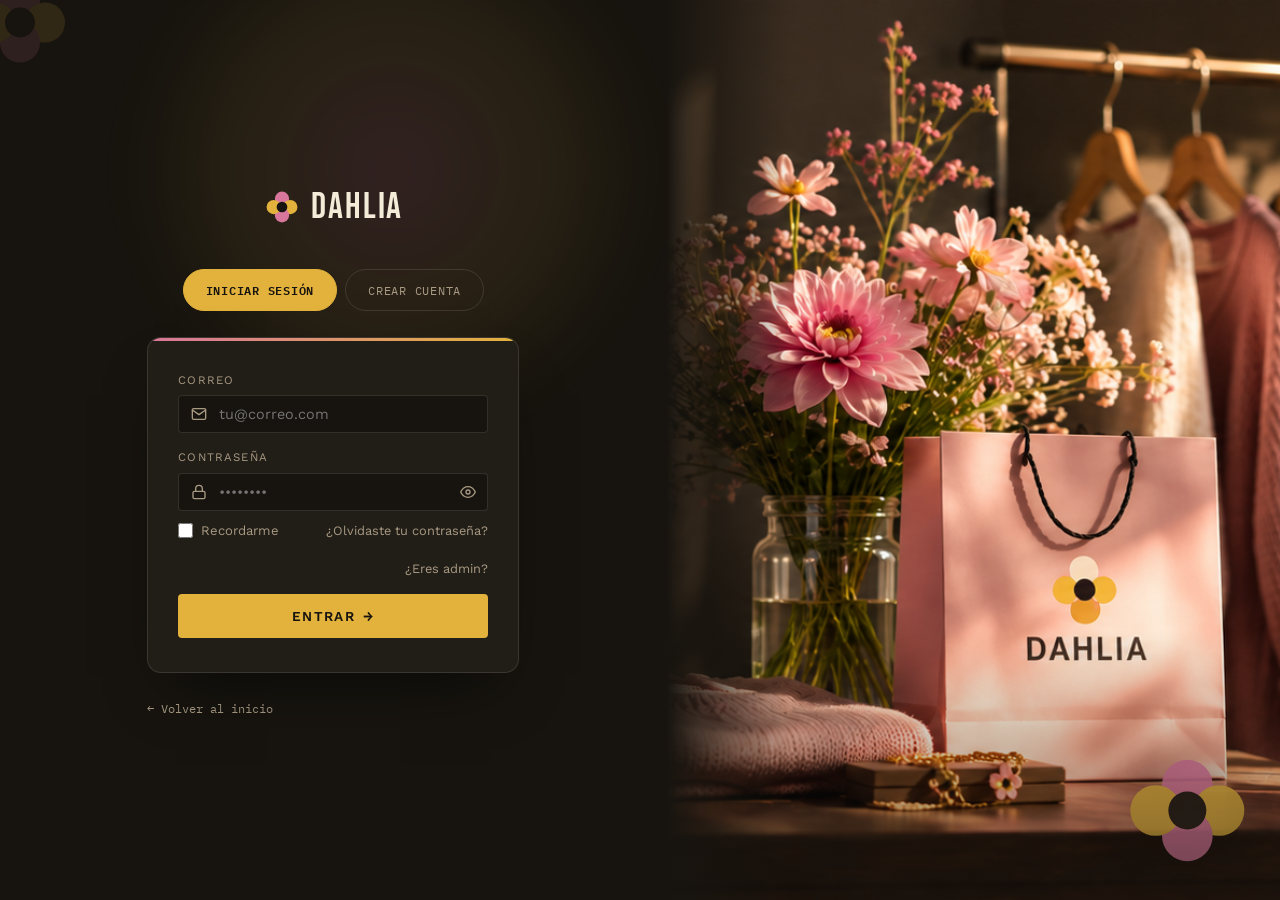
==== commit eaab9f3a: "Mejoras en el panel de administrador" ====
--- a/admin.html
+++ b/admin.html
@@ -45,7 +45,7 @@
         <div class="admin-table-wrap">
           <table class="admin-table">
             <thead>
-              <tr><th></th><th>Nombre</th><th>SKU</th><th>Categoría</th><th>Precio</th><th>Etiquetas</th><th></th></tr>
+              <tr><th></th><th>Nombre</th><th>SKU</th><th>Categoría</th><th>Precio</th><th>Stock</th><th>Etiquetas</th><th></th></tr>
             </thead>
             <tbody id="adminProductsBody"></tbody>
           </table>
@@ -54,7 +54,7 @@
 
       <section class="admin-view" id="view-pedidos">
         <h1>Pedidos</h1>
-        <p class="admin-hint">Vista simulada: todavía no hay checkout real, así que estos pedidos son de ejemplo.</p>
+        <p class="admin-hint"></p>
         <div class="admin-table-wrap">
           <table class="admin-table">
             <thead><tr><th>Pedido</th><th>Cliente</th><th>Productos</th><th>Total</th><th>Estado</th></tr></thead>
--- a/style.css
+++ b/style.css
@@ -447,6 +447,7 @@
   box-shadow: 0 0 0 3px rgba(227,178,60,0.15);
 }
 .login-submit{ width: 100%; margin-top: 4px; }
+.login-admin-row{ text-align: right; margin: -6px 0 14px; }
 .auth-demo-hint{
   margin-top: 14px;
   font-size: 0.78rem;
@@ -673,6 +674,7 @@
 }
 .prod-badge--new{ background: var(--sage); }
 .prod-badge--sale{ background: var(--brick); color: var(--ivory); }
+.prod-badge--out{ background: var(--muted); color: var(--bg); }
 .prod-badges--detail{
   position:static;
   flex-direction:row;
@@ -1928,6 +1930,12 @@
 .admin-table tbody tr{ border-bottom: 1px solid rgba(244,236,216,0.08); }
 .admin-table tbody tr:last-child{ border-bottom: none; }
 .admin-table tbody tr:hover{ background: var(--surface-alt); }
+.admin-order-products{
+  max-width: 260px;
+  overflow: hidden;
+  text-overflow: ellipsis;
+  white-space: nowrap;
+}
 .admin-swatch{
   display: block;
   width: 26px; height: 26px;
@@ -2192,4 +2200,58 @@
 
 @media (max-width: 640px){
   .admin-form-row--3{ grid-template-columns: 1fr; }
+}
+
+/* ---------- Stock por talla (admin) ---------- */
+#pfStockWrap{ margin-top: 14px; }
+#pfStockWrap > label{
+  display:block;
+  font-size: 0.72rem;
+  letter-spacing: 0.1em;
+  text-transform: uppercase;
+  color: var(--muted);
+  margin-bottom: 8px;
+}
+.admin-stock-rows{ display: flex; flex-wrap: wrap; gap: 10px; }
+.admin-stock-row{
+  display: flex;
+  align-items: center;
+  gap: 8px;
+  background: var(--surface-alt);
+  border-radius: 8px;
+  padding: 8px 12px;
+}
+.admin-stock-row input{
+  width: 70px;
+  background: var(--bg);
+  border: var(--border);
+  color: var(--ivory);
+  padding: 7px 9px;
+  border-radius: 4px;
+  font-size: 0.82rem;
+  font-family: var(--body-font);
+}
+.admin-stock-pill{
+  font-family: var(--mono);
+  font-size: 0.8rem;
+}
+.admin-stock-pill--out{ color: var(--brick); }
+
+/* ---------- Disponibilidad / stock en el detalle de producto ---------- */
+.size-stock-note{
+  font-size: 0.82rem;
+  color: var(--sage);
+  margin-top: 8px;
+}
+.size-stock-note--out{ color: var(--brick); font-weight: 600; }
+.option-pill--out{ opacity: 0.5; }
+
+.admin-color-stock{ margin-top: 12px; padding-top: 12px; border-top: 1px solid rgba(244,236,216,0.1); }
+.admin-color-stock > label{
+  display:block;
+  font-size: 0.7rem;
+  letter-spacing: 0.08em;
+  text-transform: uppercase;
+  color: var(--muted);
+  margin-bottom: 8px;
 }
